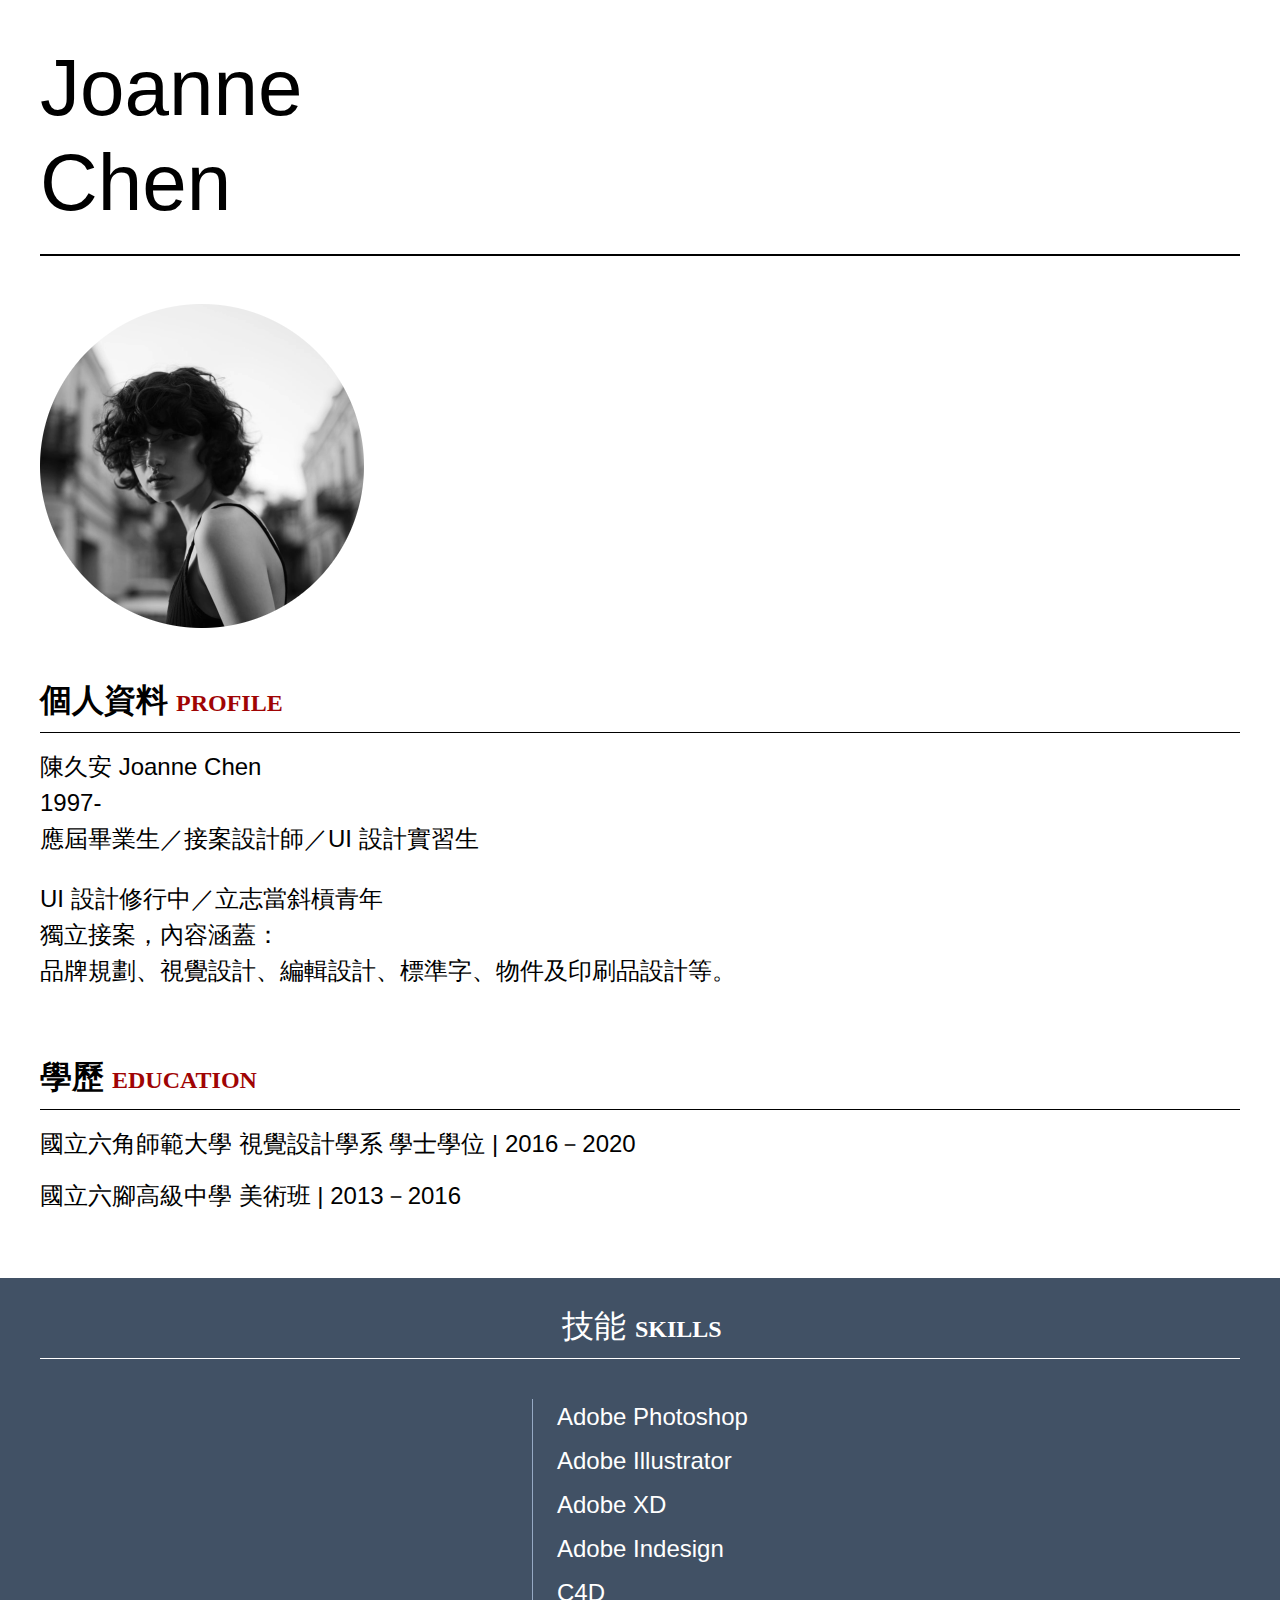
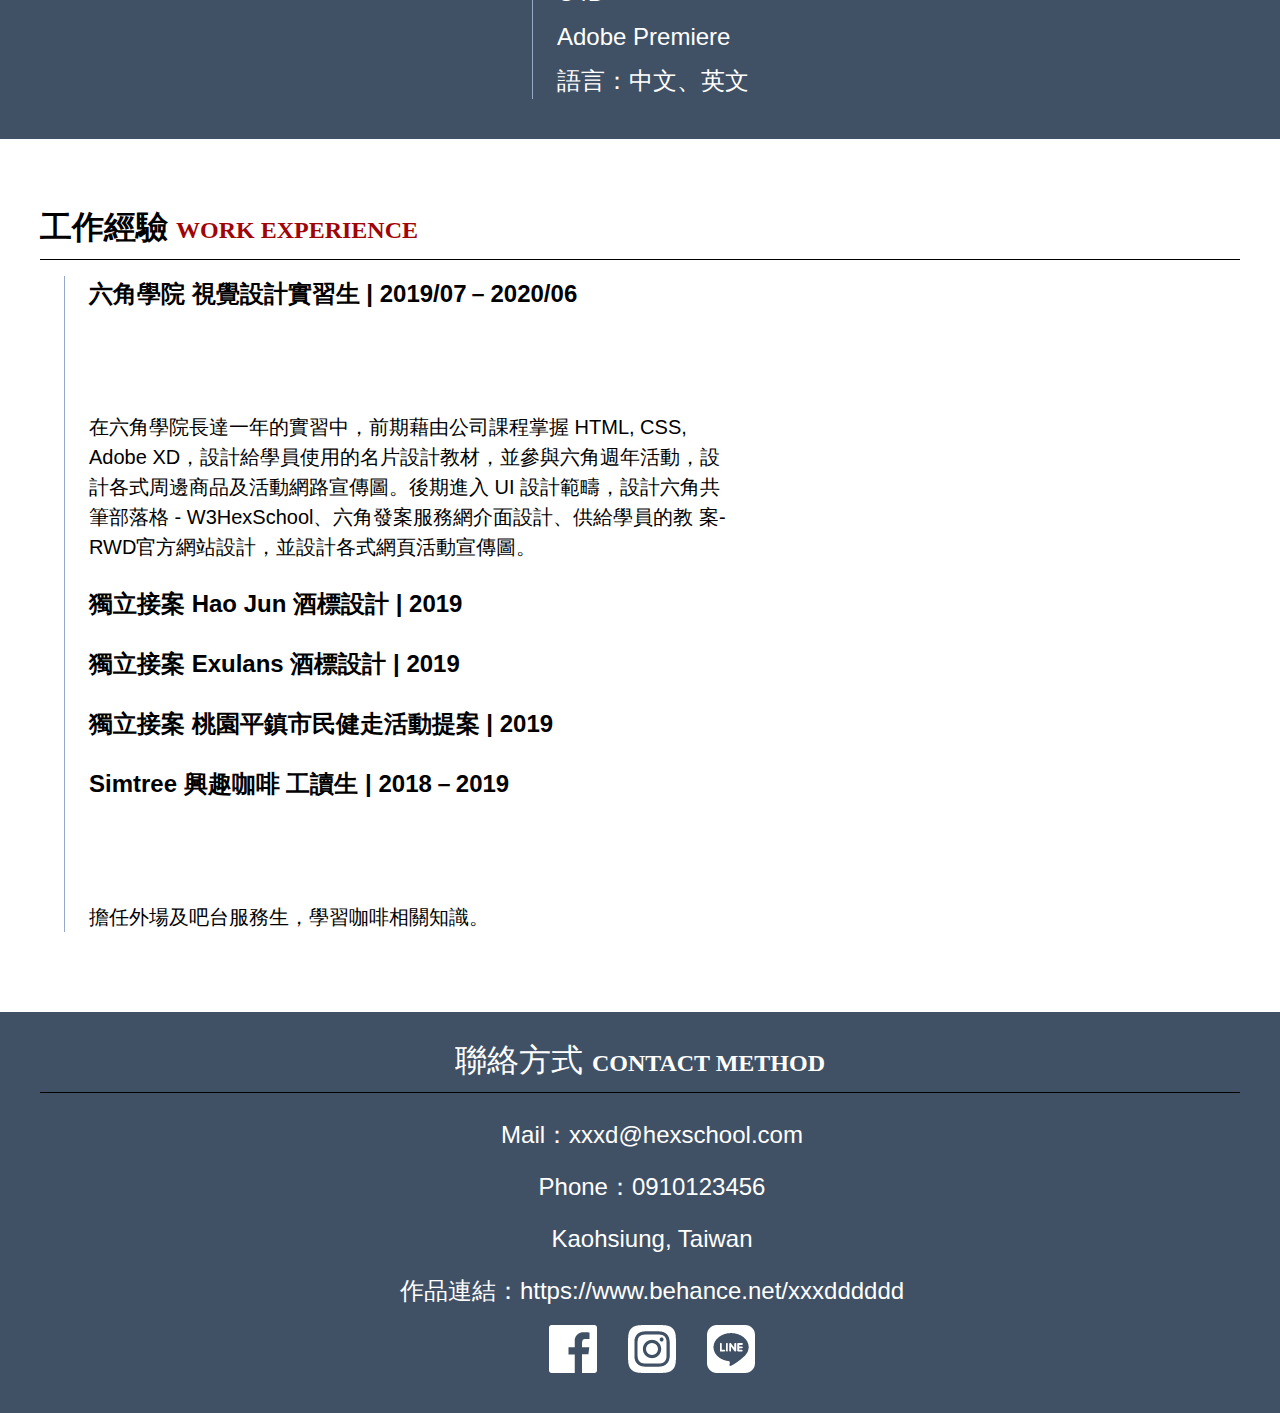
==== app/index.html @ 6080c983 "week1" ====
<!DOCTYPE html>
<html lang="en">
<head>
    <meta charset="UTF-8">
    <meta http-equiv="X-UA-Compatible" content="IE=edge">
    <meta name="viewport" content="width=device-width, initial-scale=1.0">
    <title>Document</title>
    <link href="./assets/style/index.css" rel="stylesheet" type="text/css">
</head>
<body>
    <div class="container">
        <h1 class="mainFont">Joanne<br/> Chen</h1>
    </div>
    <div class="container photo">
        <img src="./assets/images/photo-1536180931879-fd2d652efddc.png" alt="">
    </div> 
     <div class="container profile">
        <div class="titleMargin">
            <h2 class="subFont">個人資料 <span>PROFILE</span> </h2>
        </div>
        <div class="contentBorder" > 
            <ul id="name">
                <li>陳久安 Joanne Chen</li>
                <li>1997-</li>
                <li>應屆畢業生／接案設計師／UI 設計實習生</li>
            </ul>
            <ul id="background">
                <li>UI 設計修行中／立志當斜槓青年</li>
                <li>獨立接案，內容涵蓋：</li>
                <li>品牌規劃、視覺設計、編輯設計、標準字、物件及印刷品設計等。</li>
            </ul>
        </div>
    </div> 
     <div class="container education">
        <div class="titleMargin">
            <h2 class="subFont">學歷 <span>EDUCATION</span></h2>
        </div>
        <div class="contentBorder">
            <ul>
                <li>國立六角師範大學 視覺設計學系 學士學位 | 2016－2020</li>
                <li>國立六腳高級中學 美術班 | 2013－2016</li>
            </ul>
        </div>
    </div>
   <div class="skill"> 
        <div class="container">
            <div class="subTitle">
                技能 <span>SKILLS</span>
            </div>
            <div class="contentBorder">
                <div class="itemSet">
                    <ul>
                        <li>Adobe Photoshop</li>
                        <li class="li-m0">Adobe Illustrator</li>
                        <li class="li-m0">Adobe XD</li>
                        <li class="li-m0">Adobe Indesign</li>
                        <li class="li-m0">C4D</li>
                        <li class="li-m0">Adobe Premiere</li>
                        <li class="li-m0">語言：中文、英文</li>
                    </ul>
                </div>
                
            </div>
        </div>
    </div>
      <div class="container workExp">
        <div class="titleMargin">
            <h2 class="subFont">工作經驗 <span>WORK EXPERIENCE</span></h2>
        </div>
        <div class="contentBorder">
            <div class="itemSet">
                <ul>
                    <li>六角學院 視覺設計實習生 | 2019/07－2020/06</li>
                    <div class="logo"></div>
                    <div class="info">
                        在六角學院長達一年的實習中，前期藉由公司課程掌握 HTML, CSS, Adobe XD，設計給學員使用的名片設計教材，並參與六角週年活動，設計各式周邊商品及活動網路宣傳圖。後期進入 UI 設計範疇，設計六角共筆部落格 - W3HexSchool、六角發案服務網介面設計、供給學員的教 案- RWD官方網站設計，並設計各式網頁活動宣傳圖。
                    </div>
                    <li class="li-m3">獨立接案 Hao Jun 酒標設計 | 2019</li>
                    <li class="li-m3">獨立接案 Exulans 酒標設計 | 2019</li>
                    <li class="li-m3">獨立接案 桃園平鎮市民健走活動提案 | 2019</li>
                    <li class="li-m3">Simtree 興趣咖啡 工讀生 | 2018－2019</li>
                    <div class="logo2"></div>
                    <div class="info">
                        擔任外場及吧台服務生，學習咖啡相關知識。
                    </div>
                </ul>
            </div>
        </div>
    </div>
   <div class="contact">
        <div class="container">
            <div class="subTitle">
                聯絡方式 <span>CONTACT METHOD</span>
            </div>
            <div class="contentBorder">
                <div class="itemSet">
                    <ul>
                        <li>Mail：xxxd@hexschool.com</li>
                        <li class="li-m2">Phone：0910123456</li>
                        <li class="li-m2">Kaohsiung, Taiwan</li>
                        <li class="li-m2">作品連結：https://www.behance.net/xxxdddddd</li>
                        <li class="li-m2">
                            <img src="./assets/images/facebook.png" alt="" />
                            <img class="img-m3" src="./assets/images/instagram-alt.png" alt="" />
                            <img class="img-m3" src="./assets/images/line.png" alt="" />
                        </li>
                    </ul>
                </div>
            </div>
        </div>
    </div>
</body>
</html>
---- app/assets/style/index.css ----
html, body, div, span, applet, object, iframe,
h1, h2, h3, h4, h5, h6, p, blockquote, pre,
a, abbr, acronym, address, big, cite, code,
del, dfn, em, img, ins, kbd, q, s, samp,
small, strike, strong, sub, sup, tt, var,
b, u, i, center,
dl, dt, dd, ol, ul, li,
fieldset, form, label, legend,
table, caption, tbody, tfoot, thead, tr, th, td,
article, aside, canvas, details, embed,
figure, figcaption, footer, header, hgroup,
menu, nav, output, ruby, section, summary,
time, mark, audio, video {
  margin: 0;
  padding: 0;
  border: 0;
  font-size: 100%;
  font: inherit;
  vertical-align: baseline;
}

/* HTML5 display-role reset for older browsers */
article, aside, details, figcaption, figure,
footer, header, hgroup, menu, nav, section {
  display: block;
}

body {
  line-height: 1;
}

ol, ul {
  list-style: none;
}

blockquote, q {
  quotes: none;
}

blockquote:before, blockquote:after,
q:before, q:after {
  content: '';
  content: none;
}

table {
  border-collapse: collapse;
  border-spacing: 0;
}

*, *::before, *::after {
  -webkit-box-sizing: border-box;
          box-sizing: border-box;
}

body {
  font-family: -apple-system, BlinkMacSystemFont, "Segoe UI", "Microsoft JhengHei", Roboto, "Helvetica Neue", Arial, sans-serif;
}

.mainFont {
  font-size: 80px;
  line-height: 95px;
  margin-top: 40px;
  margin-bottom: 24px;
}

.subFont {
  font-size: 32px;
  line-height: 48px;
  font-family: "PingFang TC";
  font-weight: bold;
  display: inline-block;
}

.engSubFont {
  color: #A00404;
  font-size: 24px;
  line-height: 36px;
  font-family: "SF Pro Text";
  font-weight: bold;
}

.container {
  margin: 0 auto;
  width: 1200px;
}

.photo {
  border-top: 2px solid #000;
}

.photo img {
  width: 324px;
  height: 324px;
  vertical-align: middle;
  margin: 48px 0px;
}

.titleMargin {
  margin-bottom: 8px;
}

.contentBorder {
  border-top: 1px solid #000;
}

.profile {
  margin-bottom: 64px;
}

.profile span {
  color: #A00404;
  font-size: 24px;
  line-height: 36px;
  font-family: "SF Pro Text";
  font-weight: bold;
}

.profile #name {
  margin-top: 16px;
  margin-bottom: 24px;
}

.profile li {
  line-height: 36px;
  font-size: 24px;
}

.education {
  margin-bottom: 64px;
}

.education span {
  color: #A00404;
  font-size: 24px;
  line-height: 36px;
  font-family: "SF Pro Text";
  font-weight: bold;
}

.education li {
  margin-top: 16px;
  line-height: 36px;
  font-size: 24px;
}

.skill {
  background-color: #415165;
  color: white;
  text-align: left;
  margin-bottom: 64px;
}

.skill .contentBorder {
  border-top: 1px solid #fff;
}

.skill .subTitle {
  padding-top: 24px;
  padding-bottom: 8px;
  line-height: 48px;
  font-size: 32px;
  padding-left: 522px;
}

.skill span {
  font-size: 24px;
  line-height: 36px;
  font-family: "SF Pro Text";
  font-weight: bold;
}

.skill .itemSet {
  padding-top: 40px;
  padding-bottom: 40px;
  padding-left: 492px;
}

.skill ul {
  border-left: 1px solid #96A9C4;
}

.skill li {
  line-height: 36px;
  font-size: 24px;
  margin-left: 24px;
}

.skill .li-m0 {
  margin-top: 8px;
}

.workExp {
  margin-bottom: 80px;
}

.workExp span {
  color: #A00404;
  font-size: 24px;
  line-height: 36px;
  font-family: "SF Pro Text";
  font-weight: bold;
}

.workExp .itemSet {
  margin-left: 24px;
  margin-top: 16px;
}

.workExp ul {
  border-left: 1px solid #96A9C4;
}

.workExp li {
  margin-left: 24px;
  line-height: 36px;
  font-size: 24px;
  font-weight: Bold;
}

.workExp .li-m3 {
  margin-top: 24px;
}

.workExp .logo {
  background: url("./Group6.png");
  width: 100px;
  height: 100px;
  margin-left: 24px;
}

.workExp .logo2 {
  background: url("./Group7.png");
  width: 100px;
  height: 100px;
  margin-left: 24px;
}

.workExp .info {
  margin-left: 24px;
  width: 642px;
  font-size: 20px;
  line-height: 30px;
}

.contact {
  background-color: #415165;
  color: white;
  text-align: center;
}

.contact .subTitle {
  padding-top: 24px;
  padding-bottom: 8px;
  line-height: 48px;
  font-size: 32px;
}

.contact span {
  font-size: 24px;
  line-height: 36px;
  font-family: "SF Pro Text";
  font-weight: bold;
}

.contact ul {
  padding-bottom: 40px;
  padding-top: 24px;
}

.contact li {
  line-height: 36px;
  font-size: 24px;
  margin-left: 24px;
}

.contact .li-m2 {
  margin-top: 16px;
}

.contact img {
  vertical-align: middle;
  height: 48px;
  width: 48px;
}

.contact .img-m3 {
  margin-left: 24px;
}
/*# sourceMappingURL=index.css.map */
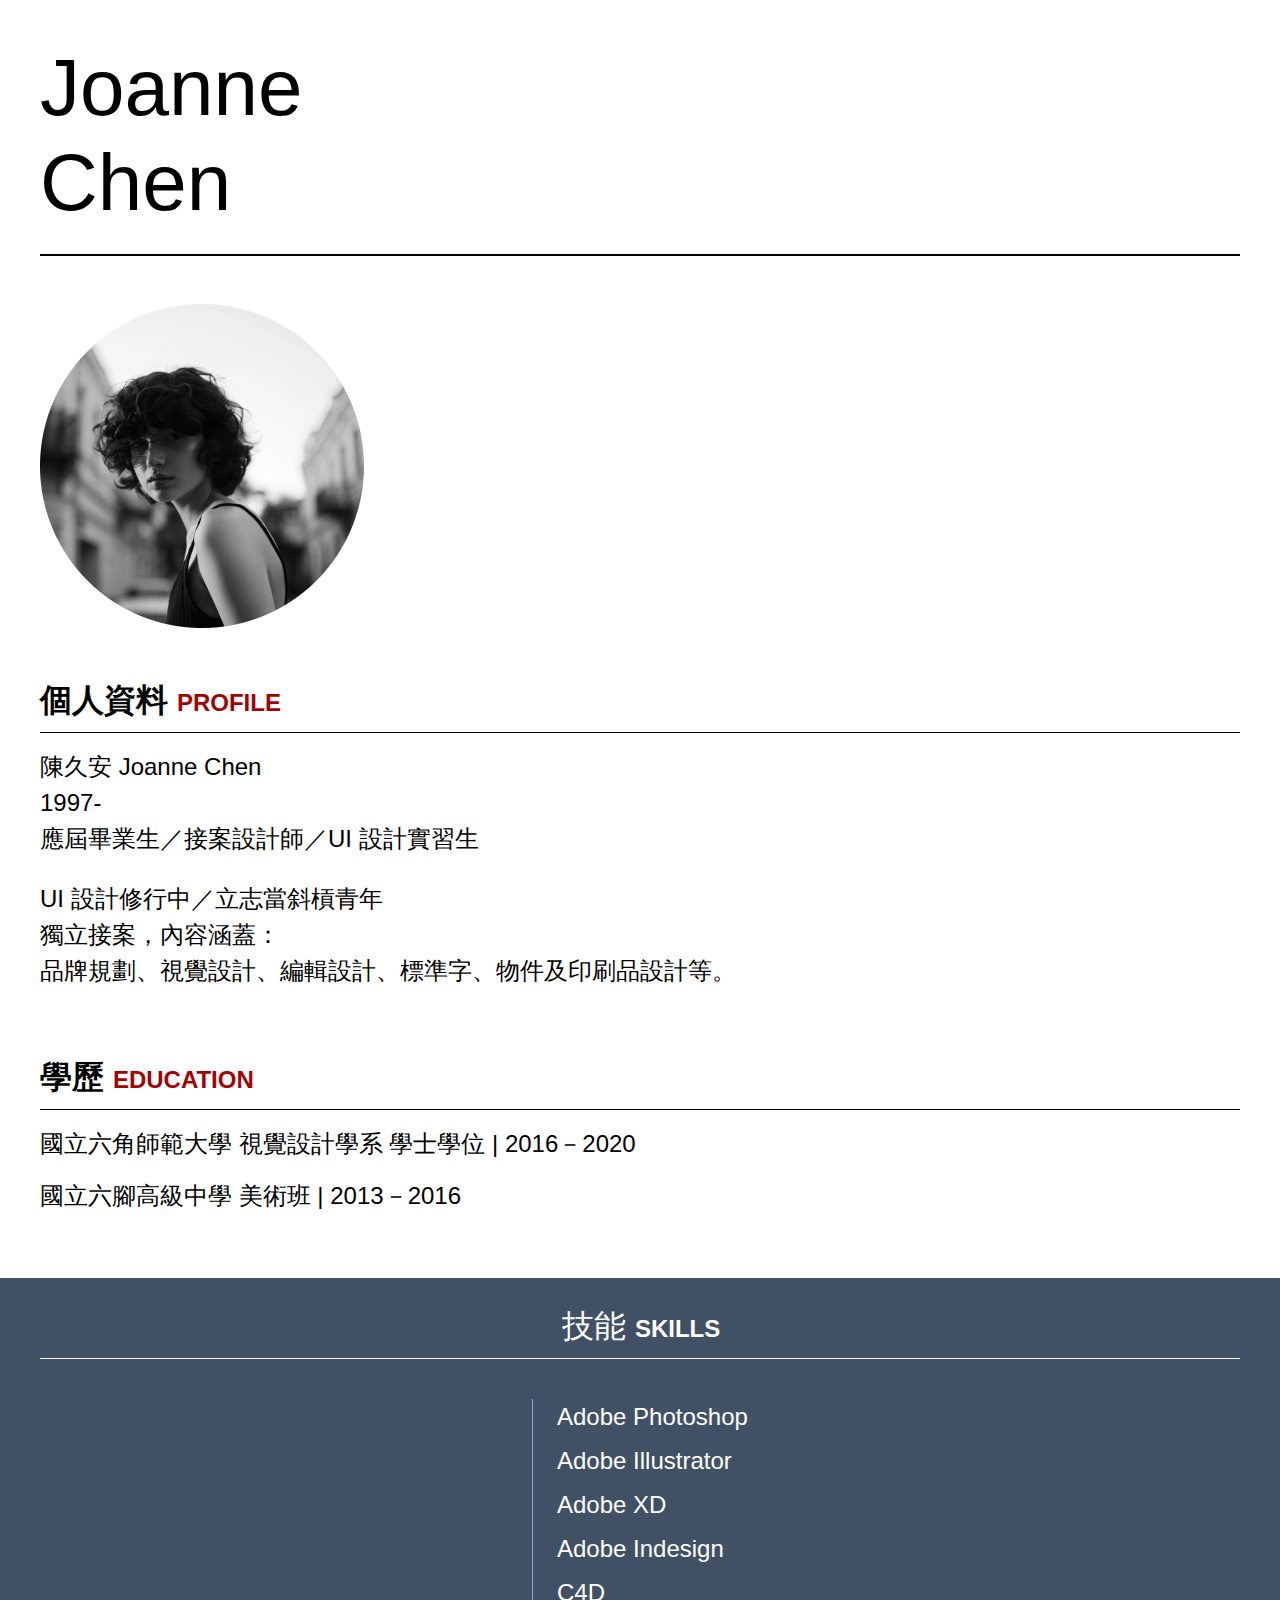
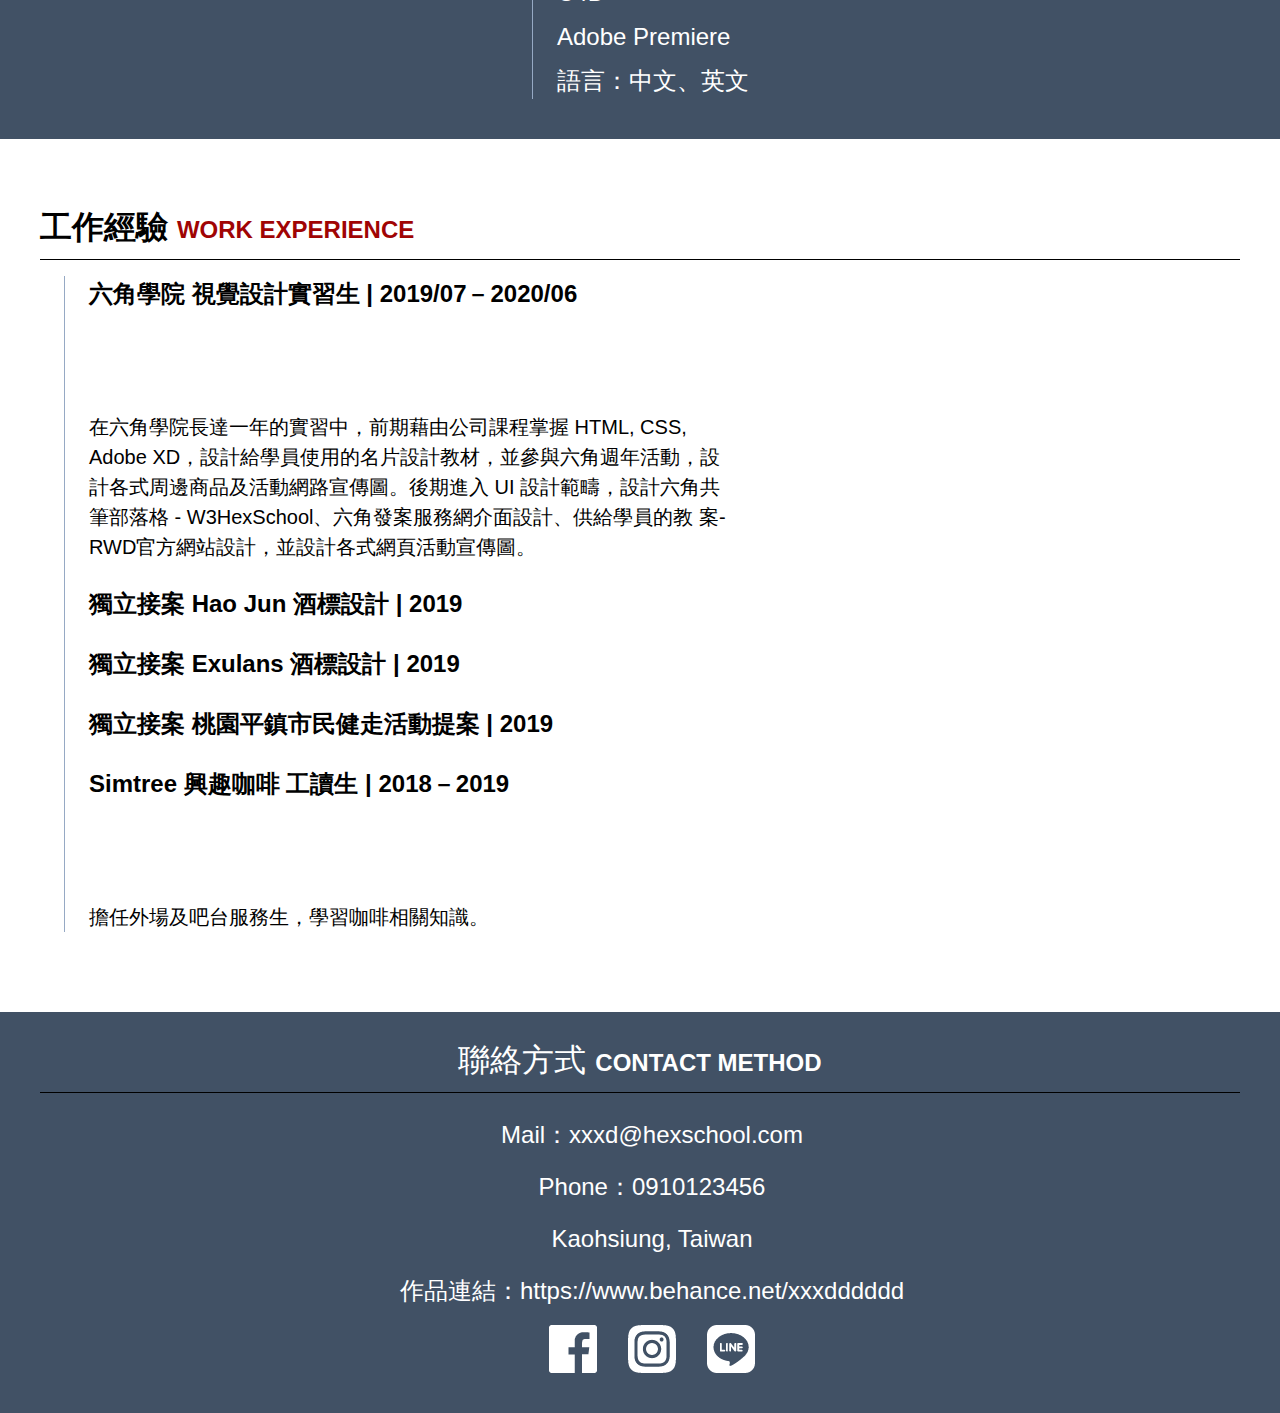
==== commit d50684b2: ""fix: id selector to class"" ====
--- a/app/index.html
+++ b/app/index.html
@@ -19,12 +19,12 @@
             <h2 class="subFont">個人資料 <span>PROFILE</span> </h2>
         </div>
         <div class="contentBorder" > 
-            <ul id="name">
+            <ul class="name">
                 <li>陳久安 Joanne Chen</li>
                 <li>1997-</li>
                 <li>應屆畢業生／接案設計師／UI 設計實習生</li>
             </ul>
-            <ul id="background">
+            <ul class="background">
                 <li>UI 設計修行中／立志當斜槓青年</li>
                 <li>獨立接案，內容涵蓋：</li>
                 <li>品牌規劃、視覺設計、編輯設計、標準字、物件及印刷品設計等。</li>
--- a/app/assets/style/index.css
+++ b/app/assets/style/index.css
@@ -67,7 +67,6 @@
 .subFont {
   font-size: 32px;
   line-height: 48px;
-  font-family: "PingFang TC";
   font-weight: bold;
   display: inline-block;
 }
@@ -76,7 +75,6 @@
   color: #A00404;
   font-size: 24px;
   line-height: 36px;
-  font-family: "SF Pro Text";
   font-weight: bold;
 }
 
@@ -112,11 +110,10 @@
   color: #A00404;
   font-size: 24px;
   line-height: 36px;
-  font-family: "SF Pro Text";
-  font-weight: bold;
-}
-
-.profile #name {
+  font-weight: bold;
+}
+
+.profile .name {
   margin-top: 16px;
   margin-bottom: 24px;
 }
@@ -134,7 +131,6 @@
   color: #A00404;
   font-size: 24px;
   line-height: 36px;
-  font-family: "SF Pro Text";
   font-weight: bold;
 }
 
@@ -166,7 +162,6 @@
 .skill span {
   font-size: 24px;
   line-height: 36px;
-  font-family: "SF Pro Text";
   font-weight: bold;
 }
 
@@ -198,7 +193,6 @@
   color: #A00404;
   font-size: 24px;
   line-height: 36px;
-  font-family: "SF Pro Text";
   font-weight: bold;
 }
 
@@ -215,7 +209,7 @@
   margin-left: 24px;
   line-height: 36px;
   font-size: 24px;
-  font-weight: Bold;
+  font-weight: bold;
 }
 
 .workExp .li-m3 {
@@ -223,14 +217,14 @@
 }
 
 .workExp .logo {
-  background: url("./Group6.png");
+  background: url("../assets/Group6.png");
   width: 100px;
   height: 100px;
   margin-left: 24px;
 }
 
 .workExp .logo2 {
-  background: url("./Group7.png");
+  background: url("../assets/Group7.png");
   width: 100px;
   height: 100px;
   margin-left: 24px;
@@ -259,7 +253,6 @@
 .contact span {
   font-size: 24px;
   line-height: 36px;
-  font-family: "SF Pro Text";
   font-weight: bold;
 }
 
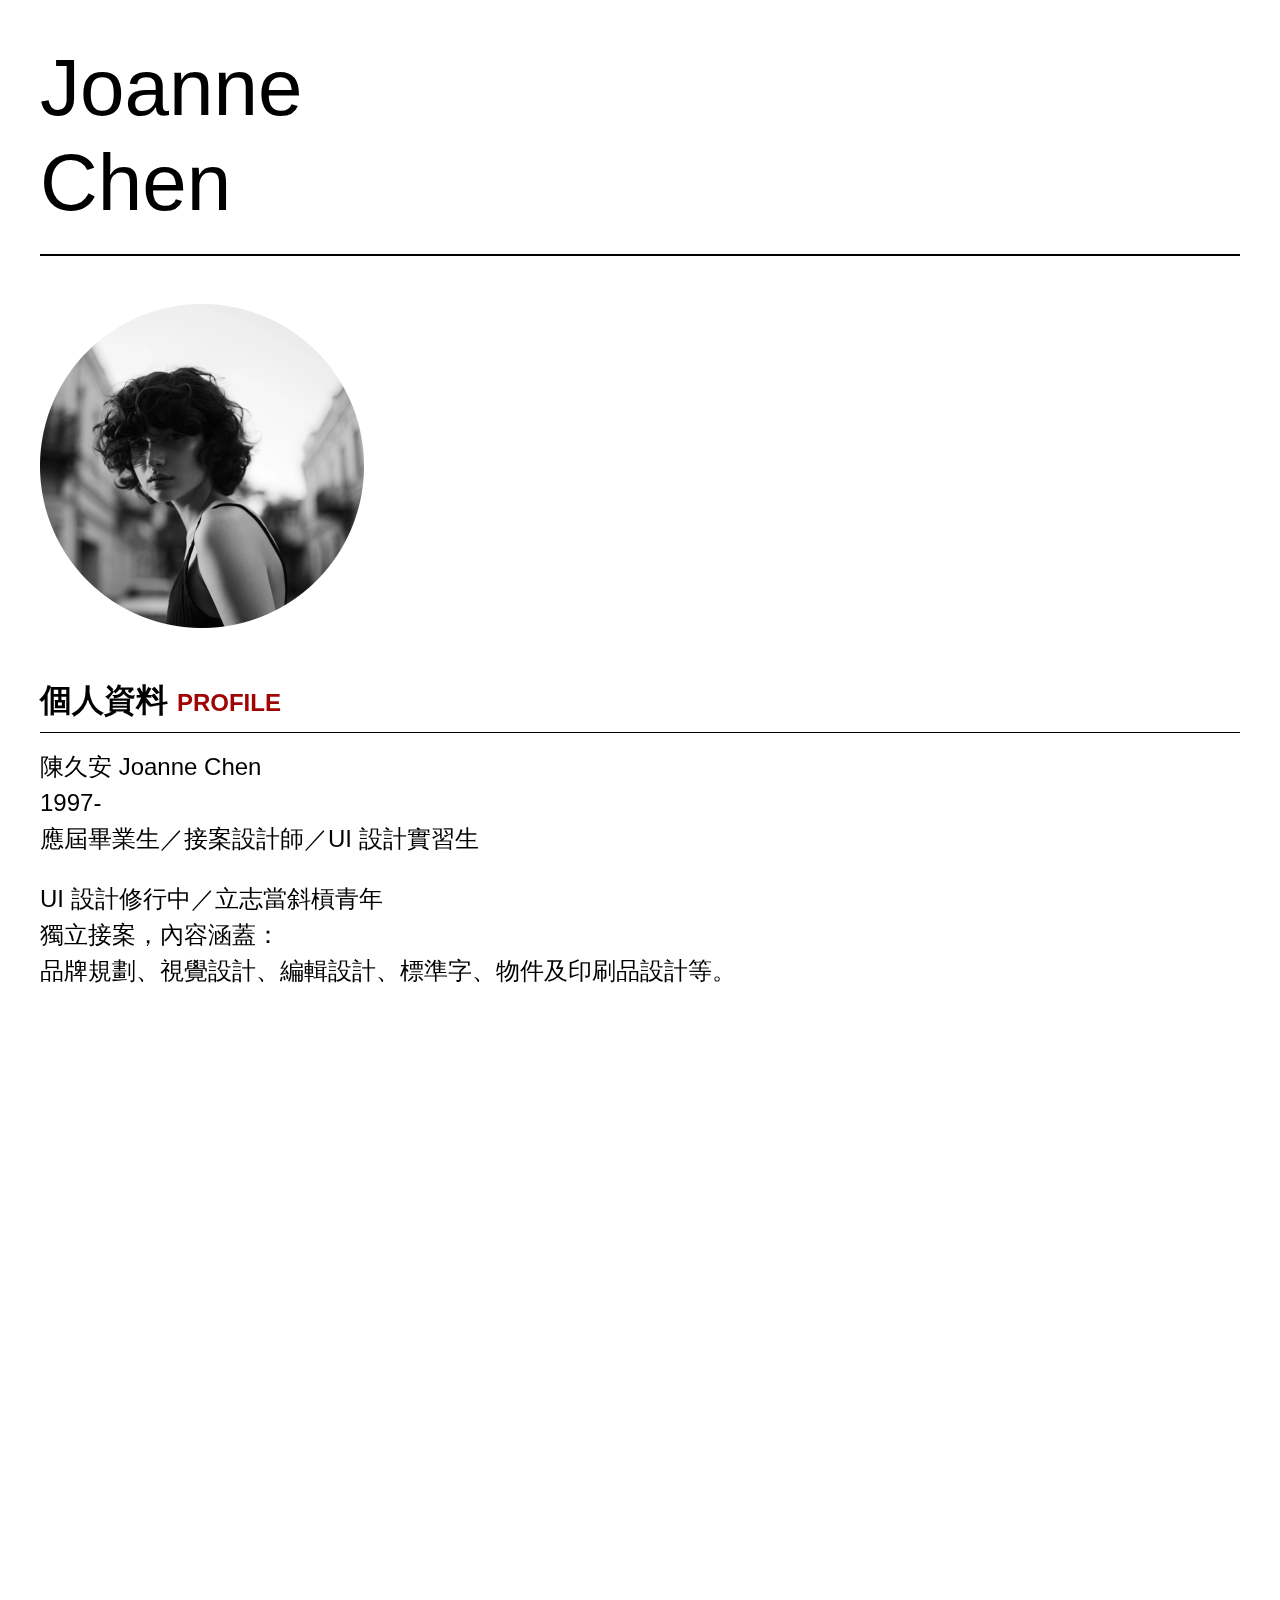
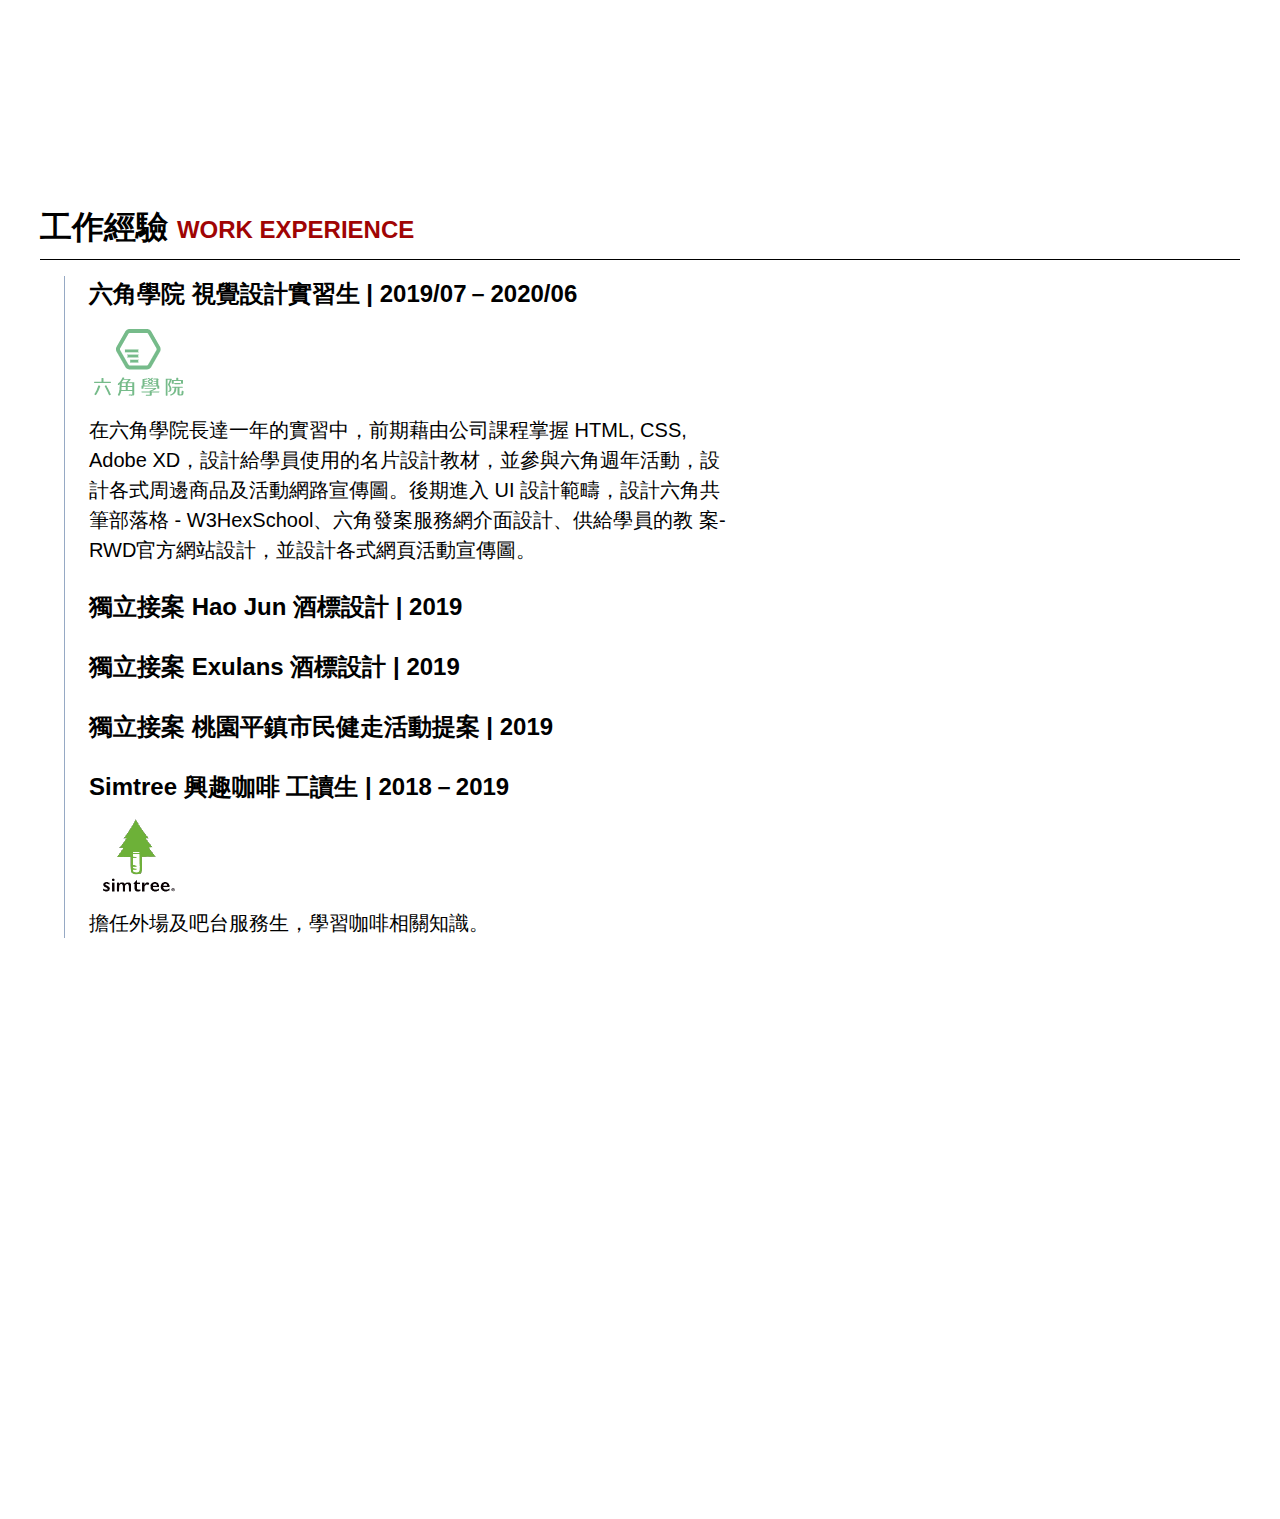
==== commit fa04d34f: "add aos" ====
--- a/app/index.html
+++ b/app/index.html
@@ -8,13 +8,13 @@
     <link href="./assets/style/index.css" rel="stylesheet" type="text/css">
 </head>
 <body>
-    <div class="container">
+    <div class="container" data-aos="fade-left" data-aos-easing="ease-in-out">
         <h1 class="mainFont">Joanne<br/> Chen</h1>
     </div>
     <div class="container photo">
-        <img src="./assets/images/photo-1536180931879-fd2d652efddc.png" alt="">
+        <img src="./assets/images/photo-1536180931879-fd2d652efddc.png" alt="self-avatar">
     </div> 
-     <div class="container profile">
+     <div class="container profile" data-aos="fade-up" data-aos-easing="ease-in-out">
         <div class="titleMargin">
             <h2 class="subFont">個人資料 <span>PROFILE</span> </h2>
         </div>
@@ -26,12 +26,12 @@
             </ul>
             <ul class="background">
                 <li>UI 設計修行中／立志當斜槓青年</li>
-                <li>獨立接案，內容涵蓋：</li>
-                <li>品牌規劃、視覺設計、編輯設計、標準字、物件及印刷品設計等。</li>
+                <li>獨立接案，內容涵蓋：<br />
+                品牌規劃、視覺設計、編輯設計、標準字、物件及印刷品設計等。</li>
             </ul>
         </div>
     </div> 
-     <div class="container education">
+     <div class="container education" data-aos="fade-up" data-aos-easing="ease-in-out">
         <div class="titleMargin">
             <h2 class="subFont">學歷 <span>EDUCATION</span></h2>
         </div>
@@ -42,7 +42,7 @@
             </ul>
         </div>
     </div>
-   <div class="skill"> 
+   <div class="skill" data-aos="fade-up" data-aos-easing="ease-in-out"> 
         <div class="container">
             <div class="subTitle">
                 技能 <span>SKILLS</span>
@@ -59,7 +59,6 @@
                         <li class="li-m0">語言：中文、英文</li>
                     </ul>
                 </div>
-                
             </div>
         </div>
     </div>
@@ -70,24 +69,24 @@
         <div class="contentBorder">
             <div class="itemSet">
                 <ul>
-                    <li>六角學院 視覺設計實習生 | 2019/07－2020/06</li>
-                    <div class="logo"></div>
-                    <div class="info">
+                    <li><h3 class="h3">六角學院 視覺設計實習生 | 2019/07－2020/06</h3></li>
+                    <img class="logo" src="./assets/images/Group6.png" alt="hex-logo">
+                    <p class="info">
                         在六角學院長達一年的實習中，前期藉由公司課程掌握 HTML, CSS, Adobe XD，設計給學員使用的名片設計教材，並參與六角週年活動，設計各式周邊商品及活動網路宣傳圖。後期進入 UI 設計範疇，設計六角共筆部落格 - W3HexSchool、六角發案服務網介面設計、供給學員的教 案- RWD官方網站設計，並設計各式網頁活動宣傳圖。
-                    </div>
-                    <li class="li-m3">獨立接案 Hao Jun 酒標設計 | 2019</li>
-                    <li class="li-m3">獨立接案 Exulans 酒標設計 | 2019</li>
-                    <li class="li-m3">獨立接案 桃園平鎮市民健走活動提案 | 2019</li>
-                    <li class="li-m3">Simtree 興趣咖啡 工讀生 | 2018－2019</li>
-                    <div class="logo2"></div>
-                    <div class="info">
+                    </p>
+                    <li class="li-m3"><h3 class="h3">獨立接案 Hao Jun 酒標設計 | 2019</h3></li>
+                    <li class="li-m3"><h3 class="h3">獨立接案 Exulans 酒標設計 | 2019</h3></li>
+                    <li class="li-m3"><h3 class="h3">獨立接案 桃園平鎮市民健走活動提案 | 2019</h3></li>
+                    <li class="li-m3"><h3 class="h3">Simtree 興趣咖啡 工讀生 | 2018－2019</h3></li>
+                    <img class="logo" src="./assets/images/Group7.png" alt="hex-logo">
+                    <p class="info">
                         擔任外場及吧台服務生，學習咖啡相關知識。
-                    </div>
+                    </p>
                 </ul>
             </div>
         </div>
     </div>
-   <div class="contact">
+   <div class="contact" data-aos="fade-up" data-aos-easing="ease-in-out">
         <div class="container">
             <div class="subTitle">
                 聯絡方式 <span>CONTACT METHOD</span>
@@ -95,19 +94,42 @@
             <div class="contentBorder">
                 <div class="itemSet">
                     <ul>
-                        <li>Mail：xxxd@hexschool.com</li>
-                        <li class="li-m2">Phone：0910123456</li>
+                        <li>Mail：<a href="mailto:xxxd@hexschool.com">xxxd@hexschool.com</a></li>
+                        <li class="li-m2">Phone：<a href="tel:+886-910123456">0910123456</a></li>
                         <li class="li-m2">Kaohsiung, Taiwan</li>
-                        <li class="li-m2">作品連結：https://www.behance.net/xxxdddddd</li>
+                        <li class="li-m2">作品連結：<a href="https://www.behance.net/xxxdddddd">https://www.behance.net/xxxdddddd</a></li>
                         <li class="li-m2">
-                            <img src="./assets/images/facebook.png" alt="" />
-                            <img class="img-m3" src="./assets/images/instagram-alt.png" alt="" />
-                            <img class="img-m3" src="./assets/images/line.png" alt="" />
+                            <img src="./assets/images/facebook.png" alt="fb icon" />
+                            <img class="img-m3" src="./assets/images/instagram-alt.png" alt="ig icon" />
+                            <img class="img-m3" src="./assets/images/line.png" alt="line icon" />
                         </li>
                     </ul>
                 </div>
             </div>
         </div>
     </div>
+    <link href="https://unpkg.com/aos@2.3.1/dist/aos.css" rel="stylesheet">
+    <script src="https://unpkg.com/aos@2.3.1/dist/aos.js"></script>
+    <script>
+    AOS.init({
+        // Global settings:
+        disable: false, // accepts following values: 'phone', 'tablet', 'mobile', boolean, expression or function
+        startEvent: 'DOMContentLoaded', // name of the event dispatched on the document, that AOS should initialize on
+        initClassName: 'aos-init', // class applied after initialization
+        animatedClassName: 'aos-animate', // class applied on animation
+        useClassNames: false, // if true, will add content of `data-aos` as classes on scroll
+        disableMutationObserver: false, // disables automatic mutations' detections (advanced)
+        debounceDelay: 50, // the delay on debounce used while resizing window (advanced)
+        throttleDelay: 99, // the delay on throttle used while scrolling the page (advanced)
+        // Settings that can be overridden on per-element basis, by `data-aos-*` attributes:
+        offset: 80, // offset (in px) from the original trigger point
+        delay: 50, // values from 0 to 3000, with step 50ms
+        duration: 400, // values from 0 to 3000, with step 50ms
+        easing: 'ease', // default easing for AOS animations
+        once: false, // whether animation should happen only once - while scrolling down
+        mirror: false, // whether elements should animate out while scrolling past them
+        anchorPlacement: 'top-bottom', // defines which position of the element regarding to window should trigger the animation
+    });
+    </script>
 </body>
 </html>